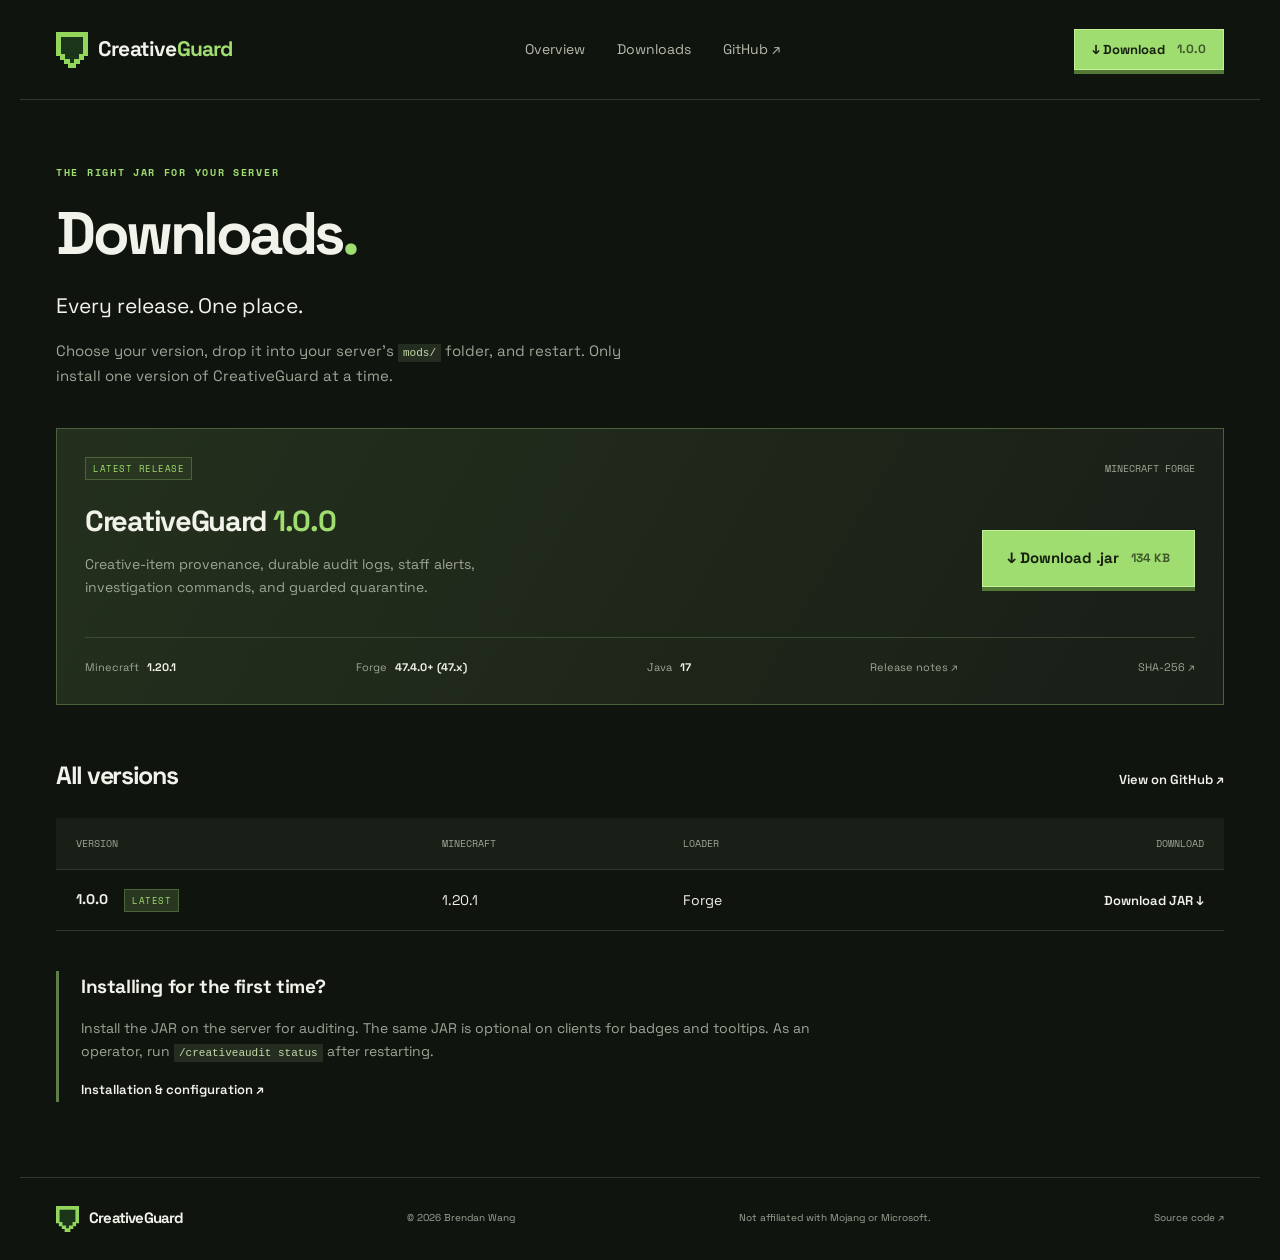
==== site/downloads.html @ efa65d3d "Host CreativeGuard website in public repository" ====
<!doctype html><html lang="en"><head><meta charset="UTF-8"><meta name="viewport" content="width=device-width,initial-scale=1"><meta name="theme-color" content="#10150f"><meta name="description" content="CreativeGuard is a Minecraft Forge mod that tracks Creative-origin items and gives your friend server an audit trail."><title>Downloads · CreativeGuard</title><link rel="icon" href="mark.svg" type="image/svg+xml"><link rel="stylesheet" href="style.css"></head><body><header><a class="brand" href="index.html"><img src="mark.svg" width="32" height="36" alt="">Creative<span>Guard</span></a><nav aria-label="Main navigation"><a href="index.html">Overview</a><a href="downloads.html">Downloads</a><a class="github" href="https://github.com/brendanwang/CreativeGuardMC">GitHub ↗</a></nav><a class="button small" href="https://github.com/brendanwang/CreativeGuardMC/releases/download/v1.0.0/creativeguard-1.0.0.jar">↓ Download <span>1.0.0</span></a></header><main class="downloads"><div class="eyebrow">THE RIGHT JAR FOR YOUR SERVER</div><h1>Downloads<span class="green">.</span></h1><p class="lead">Every release. One place.</p><p class="intro">Choose your version, drop it into your server’s <code>mods/</code> folder, and restart. Only install one version of CreativeGuard at a time.</p><section class="release"><div class="release-top"><span class="tag">LATEST RELEASE</span><span class="muted">MINECRAFT FORGE</span></div><div class="release-main"><div><h2>CreativeGuard <span class="green">1.0.0</span></h2><p>Creative-item provenance, durable audit logs, staff alerts,<br>investigation commands, and guarded quarantine.</p></div><a class="button" href="https://github.com/brendanwang/CreativeGuardMC/releases/download/v1.0.0/creativeguard-1.0.0.jar">↓ Download .jar <span>134 KB</span></a></div><div class="release-meta"><span>Minecraft <strong>1.20.1</strong></span><span>Forge <strong>47.4.0+ (47.x)</strong></span><span>Java <strong>17</strong></span><a href="https://github.com/brendanwang/CreativeGuardMC/releases/tag/v1.0.0">Release notes ↗</a><a href="https://github.com/brendanwang/CreativeGuardMC/releases/download/v1.0.0/creativeguard-1.0.0.jar.sha256">SHA-256 ↗</a></div></section><section class="archive"><div class="section-heading"><h2>All versions</h2><a class="text-link" href="https://github.com/brendanwang/CreativeGuardMC/releases">View on GitHub ↗</a></div><div class="table-wrap"><table><thead><tr><th>Version</th><th>Minecraft</th><th>Loader</th><th>Download</th></tr></thead><tbody><tr><td><strong>1.0.0</strong> <span class="tag">LATEST</span></td><td>1.20.1</td><td>Forge</td><td><a class="text-link" href="https://github.com/brendanwang/CreativeGuardMC/releases/download/v1.0.0/creativeguard-1.0.0.jar">Download JAR ↓</a></td></tr></tbody></table></div></section><section class="install-note"><h3>Installing for the first time?</h3><p>Install the JAR on the server for auditing. The same JAR is optional on clients for badges and tooltips. As an operator, run <code>/creativeaudit status</code> after restarting.</p><a class="text-link" href="https://github.com/brendanwang/CreativeGuardMC#install">Installation & configuration ↗</a></section></main><footer><a class="brand" href="index.html"><img src="mark.svg" width="23" height="26" alt="">CreativeGuard</a><span>© 2026 Brendan Wang</span><span>Not affiliated with Mojang or Microsoft.</span><a href="https://github.com/brendanwang/CreativeGuardMC">Source code ↗</a></footer></body></html>
---- site/style.css ----
@import url('https://fonts.googleapis.com/css2?family=Space+Grotesk:wght@400;500;600;700&family=Space+Mono:wght@400;700&display=swap');
:root{--bg:#10140f;--panel:#191e17;--line:#30382b;--green:#a0dd70;--text:#f1f2e9;--muted:#9ea595}*{box-sizing:border-box}body{margin:0;background:var(--bg);color:var(--text);font-family:'Space Grotesk',sans-serif;font-size:15px;line-height:1.65}a{color:inherit;text-decoration:none}a:hover{color:var(--green)}a:focus-visible{outline:3px solid var(--green);outline-offset:6px}header,main,footer{max-width:1240px;margin:auto}header{height:100px;display:flex;align-items:center;justify-content:space-between;gap:24px;padding:0 36px;border-bottom:1px solid var(--line)}.brand{display:flex;align-items:center;gap:10px;font-weight:700;font-size:21px;letter-spacing:-.8px}.brand span{color:var(--green);margin-left:-10px}nav{display:flex;gap:32px;color:#b5bbaa;font-size:14px}.button{display:inline-flex;justify-content:center;align-items:center;gap:12px;background:var(--green);color:#16200f;font-weight:700;padding:15px 24px;border:1px solid #c2f295;box-shadow:0 4px 0 #527a36;transition:transform .15s,background .15s}.button:hover{background:#b5ee88;color:#10180a;transform:translateY(-2px)}.button span{font-size:12px;opacity:.7}.small{font-size:13px;padding:9px 17px}.hero{display:grid;grid-template-columns:1.05fr 1fr;gap:48px;padding:78px 36px 65px;align-items:center}.eyebrow{font-family:'Space Mono',monospace;font-size:10px;letter-spacing:1.7px;font-weight:700;color:var(--green);margin-bottom:20px}.dot{display:inline-block;width:6px;height:6px;background:var(--green);margin-right:7px;box-shadow:0 0 12px #9ddd7044}h1{font-size:65px;line-height:1.08;letter-spacing:-3.5px;margin:0 0 24px;font-weight:700}h1 em{font-style:normal;color:var(--green)}.lead{font-size:21px;line-height:1.5;margin:0 0 17px}.intro{color:var(--muted);max-width:480px;font-size:15px;margin:0 0 30px}.actions{display:flex;gap:25px;align-items:center}.text-link{font-size:13px;font-weight:600}.text-link span{margin-left:10px}.compat{font-family:'Space Mono',monospace;font-size:9px;letter-spacing:.8px;color:var(--muted);margin-top:23px}.compat b{padding:0 8px;color:#57644e}.scene{position:relative;isolation:isolate;height:432px;background:radial-gradient(ellipse at 65% 15%,#344331 0,transparent 65%),#1a251c;border:1px solid #44513a;overflow:hidden;background-image:linear-gradient(#62754a09 1px,transparent 1px),linear-gradient(90deg,#62754a09 1px,transparent 1px),radial-gradient(ellipse at 60% 10%,#344331,#17221a);background-size:24px 24px,24px 24px,auto}.scene-label{position:absolute;left:22px;top:18px;font:9px 'Space Mono',monospace;letter-spacing:2px;color:#aaba9c}.moon{width:44px;height:44px;background:#c2d5a0;position:absolute;right:52px;top:55px;box-shadow:0 0 45px #c2d5a022}.mountain{position:absolute;bottom:45px;left:-10%;width:120%;height:170px;background:#344c2b;clip-path:polygon(0 45%,15% 45%,15% 30%,25% 30%,25% 50%,42% 50%,42% 70%,60% 70%,60% 35%,73% 35%,73% 15%,90% 15%,90% 40%,100% 40%,100% 100%,0 100%)}.mountain-back{bottom:75px;transform:scaleX(-1);background:#263929;height:215px}.inventory{position:absolute;z-index:2;top:107px;left:7%;width:86%;background:#20251d;border:3px solid #637153;box-shadow:7px 7px 0 #0c130bd9;transform:rotate(-3deg);padding:16px}.window-title{display:flex;justify-content:space-between;font:9px 'Space Mono',monospace;letter-spacing:1px;color:#ccd4bf;border-bottom:1px solid #45503b;padding-bottom:12px}.live{color:var(--green);font-size:8px}.player{display:flex;gap:10px;align-items:center;margin:15px 0}.avatar{background:#8b6645;border:3px solid #463627;color:#edc08f;font-size:28px;width:40px;height:40px;line-height:30px;text-align:center}.player strong{font-size:13px}.player small,.audit-line small{display:block;font-size:10px;color:var(--muted)}.tag{display:inline-block;color:var(--green);border:1px solid #4a6438;background:#293720;font:9px 'Space Mono',monospace;padding:4px 7px;letter-spacing:.5px}.player .tag{margin-left:auto;font-size:8px}.slots{display:grid;grid-template-columns:repeat(8,1fr);gap:4px}.slot{aspect-ratio:1;background:#12180f;border:2px solid #414a38;position:relative;display:flex;align-items:center;justify-content:center;font-size:27px;text-shadow:3px 3px #000}.slot small{position:absolute;right:2px;bottom:-2px;font:10px 'Space Mono',monospace;color:white}.diamond{color:#5cead7}.gold{color:#f5ca66}.sword{color:#becba9}.audit-line{border-top:1px solid #45503b;margin-top:15px;padding-top:12px;display:flex;align-items:center;gap:10px;font-size:10px}.audit-line>span{color:var(--green);font-size:20px}.check{margin-left:auto}.terrain{display:flex;position:absolute;bottom:0;height:63px;width:100%;background:#352e21;border-top:12px solid #587c37;box-shadow:0 -6px #739d4c}.terrain i{flex:1;border-right:1px solid #473b28;background:repeating-linear-gradient(0deg,transparent 0 15px,#483924 16px 20px);opacity:.55}.scene-bottom{position:absolute;bottom:17px;width:100%;text-align:center;font:8px 'Space Mono',monospace;letter-spacing:2px;color:#aaac8a}.strip{margin:0 36px;border-top:1px solid var(--line);border-bottom:1px solid var(--line);display:flex;justify-content:space-between;padding:21px 0;font-size:12px;color:#bdc4b4}.strip i{color:var(--green);font-style:normal;padding-right:9px}.features{padding:70px 36px 60px}.section-heading{display:flex;justify-content:space-between;align-items:end;gap:30px;margin-bottom:28px}h2{font-size:34px;line-height:1.2;letter-spacing:-1.3px;margin:0}.section-heading p{color:var(--muted);max-width:320px;font-size:14px;margin:0 0 4px}.cards{display:grid;grid-template-columns:repeat(3,1fr);gap:16px}.cards article{background:var(--panel);border:1px solid var(--line);padding:25px}.pixel-icon{color:var(--green);font-size:32px;height:60px}.number{color:#8f9e81;font:9px 'Space Mono',monospace;letter-spacing:1px}h3{font-size:19px;margin:12px 0 9px;letter-spacing:-.4px}.cards p{color:var(--muted);font-size:13px;margin:0}.note{font-size:11px;color:var(--muted);margin-top:19px}.setup{border-top:1px solid var(--line);display:grid;grid-template-columns:1fr 1.1fr;gap:80px;margin:0 36px;padding:60px 0}.setup p{color:var(--muted);font-size:14px;max-width:400px}.setup ol{list-style:none;padding:0;margin:0}.setup li{display:flex;gap:24px;padding:0 0 21px}.setup li>span{font:12px 'Space Mono',monospace;color:var(--green);padding-top:5px}.setup h3{margin:0}.setup li p{margin:5px 0 0}code{font-size:11px;background:#252d20;color:#c5daa9;padding:3px 5px}.cta{display:flex;justify-content:space-between;align-items:center;gap:30px;margin:0 36px 60px;padding:32px;background:#202d18;border:1px solid #435638}.cta .eyebrow{font-size:8px;margin-bottom:10px}.cta h2{font-size:27px}footer{display:flex;gap:25px;justify-content:space-between;align-items:center;border-top:1px solid var(--line);padding:28px 36px;color:var(--muted);font-size:10px}footer .brand{font-size:15px;color:var(--text)}.downloads{padding:65px 36px 75px;min-height:calc(100vh - 188px)}.downloads h1{font-size:60px}.green{color:var(--green)}.downloads .intro{max-width:610px}.release{margin:40px 0 55px;border:1px solid #4b613b;background:linear-gradient(120deg,#24301d,#191e17);padding:28px}.release-top,.release-main,.release-meta{display:flex;justify-content:space-between;align-items:center;gap:20px}.muted{font:10px 'Space Mono',monospace;color:var(--muted)}.release-main{margin:24px 0}.release-main h2{font-size:29px}.release-main p{color:var(--muted);font-size:14px}.release-meta{border-top:1px solid #3b4a30;padding-top:20px;font-size:11px;color:var(--muted);flex-wrap:wrap}.release-meta strong{color:var(--text);padding-left:5px}.archive h2{font-size:25px}.table-wrap{overflow:auto}table{border-collapse:collapse;width:100%;text-align:left;white-space:nowrap}th{font:10px 'Space Mono',monospace;color:var(--muted);text-transform:uppercase;background:var(--panel)}td,th{padding:18px 20px;border-bottom:1px solid var(--line)}td{font-size:14px}td .tag{margin-left:12px}td:last-child,th:last-child{text-align:right}.install-note{margin-top:40px;padding-left:22px;border-left:3px solid #607c48}.install-note p{color:var(--muted);font-size:14px;max-width:760px}
@media(min-width:1400px){.hero{padding-top:95px;padding-bottom:80px}}@media(max-width:1000px){h1{font-size:51px}.hero{gap:25px}.scene{height:400px}.slot{font-size:20px}.compat{font-size:8px}.actions{gap:15px}.button{padding:13px 18px}.inventory{left:4%;width:92%;padding:11px}.player .tag{font-size:7px}.setup{gap:40px}footer{flex-wrap:wrap}.release-main{align-items:start;flex-direction:column}}@media(max-width:720px){header{height:auto;padding:20px;flex-wrap:wrap;gap:18px}.brand{font-size:19px}header nav{order:3;width:100%;gap:25px;font-size:13px}.small{margin-left:auto}.small span{display:none}.hero{grid-template-columns:1fr;padding:45px 20px 35px;gap:38px}h1{font-size:54px}.scene{height:385px;max-width:500px;width:100%;margin:auto}.inventory{top:90px;left:7%;width:86%;padding:16px}.slot{font-size:26px}.strip{margin:0 20px;display:grid;grid-template-columns:1fr 1fr;gap:15px;font-size:10px}.features{padding:45px 20px}.section-heading{align-items:start;flex-direction:column;gap:20px}.cards{grid-template-columns:1fr}.cards article{padding:24px}.pixel-icon{float:right}.cards p{max-width:430px}h2{font-size:30px}.setup{grid-template-columns:1fr;margin:0 20px;padding:40px 0;gap:30px}.cta{margin:0 20px 40px;flex-direction:column;align-items:start;padding:25px}.cta h2{font-size:25px}footer{padding:25px 20px;gap:16px}footer .brand{width:100%}.downloads{padding:45px 20px}.downloads h1{font-size:48px}.release{padding:20px}.release-main h2{font-size:25px}.release-meta{justify-content:start}.release-top{gap:10px}.muted{font-size:8px}td,th{padding:15px 12px}td .tag{display:none}.archive .section-heading{gap:12px}.actions{flex-wrap:wrap}}
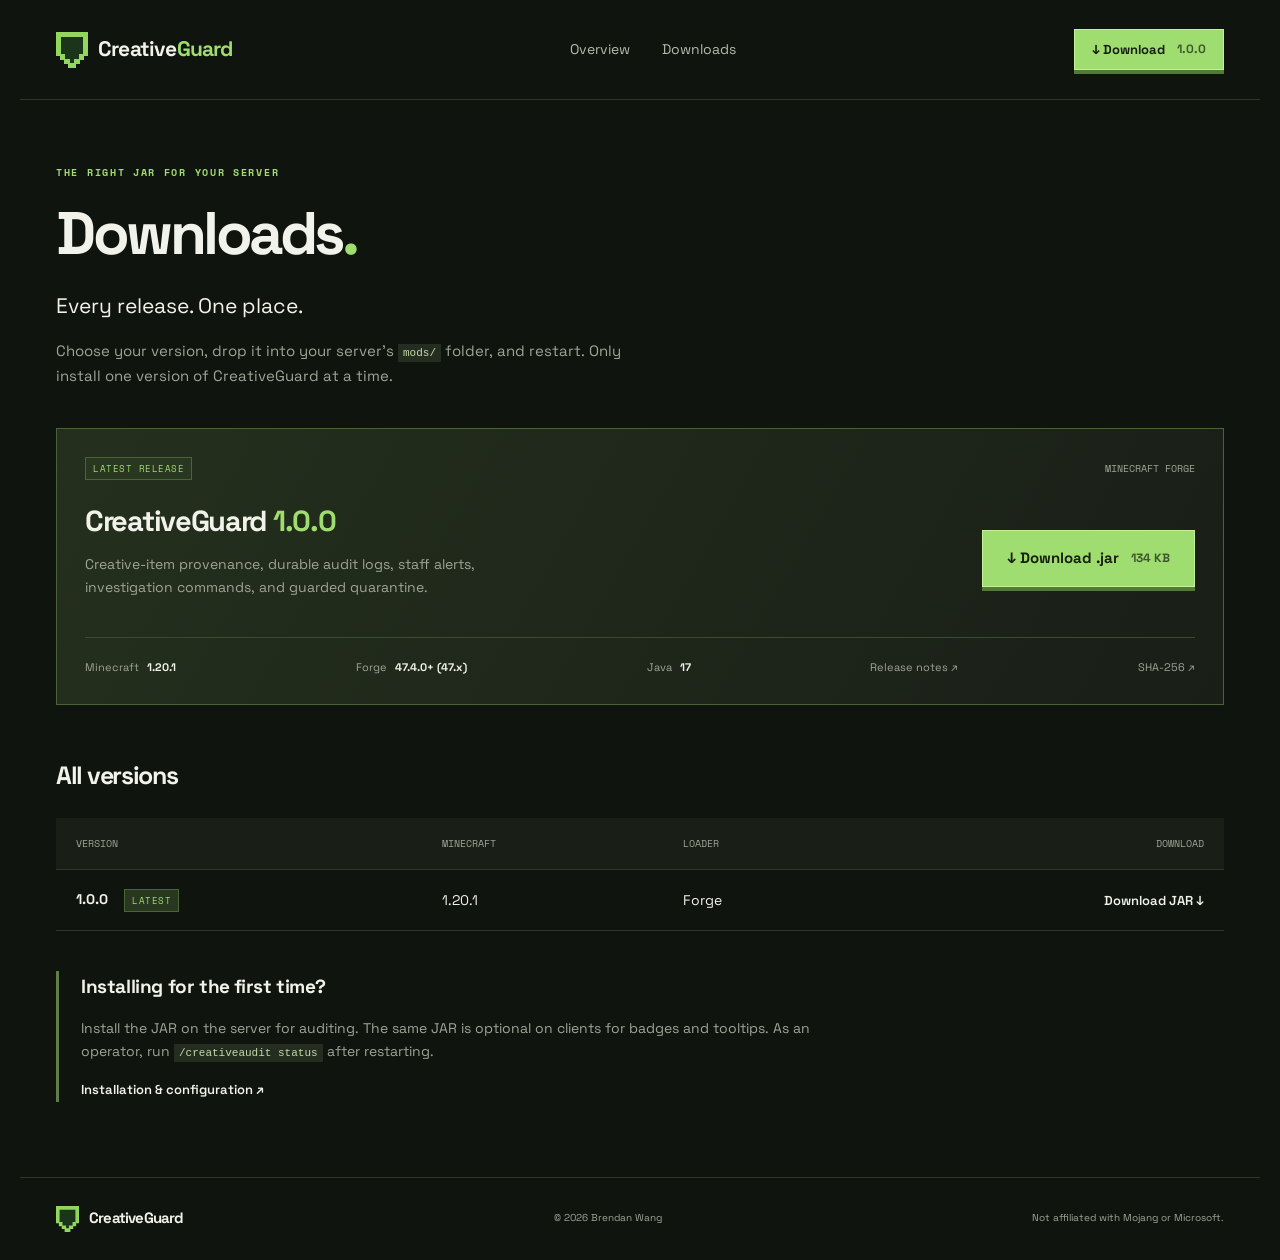
==== commit f7d2442a: "Remove source code references from website" ====
--- a/site/downloads.html
+++ b/site/downloads.html
@@ -1 +1 @@
-<!doctype html><html lang="en"><head><meta charset="UTF-8"><meta name="viewport" content="width=device-width,initial-scale=1"><meta name="theme-color" content="#10150f"><meta name="description" content="CreativeGuard is a Minecraft Forge mod that tracks Creative-origin items and gives your friend server an audit trail."><title>Downloads · CreativeGuard</title><link rel="icon" href="mark.svg" type="image/svg+xml"><link rel="stylesheet" href="style.css"></head><body><header><a class="brand" href="index.html"><img src="mark.svg" width="32" height="36" alt="">Creative<span>Guard</span></a><nav aria-label="Main navigation"><a href="index.html">Overview</a><a href="downloads.html">Downloads</a><a class="github" href="https://github.com/brendanwang/CreativeGuardMC">GitHub ↗</a></nav><a class="button small" href="https://github.com/brendanwang/CreativeGuardMC/releases/download/v1.0.0/creativeguard-1.0.0.jar">↓ Download <span>1.0.0</span></a></header><main class="downloads"><div class="eyebrow">THE RIGHT JAR FOR YOUR SERVER</div><h1>Downloads<span class="green">.</span></h1><p class="lead">Every release. One place.</p><p class="intro">Choose your version, drop it into your server’s <code>mods/</code> folder, and restart. Only install one version of CreativeGuard at a time.</p><section class="release"><div class="release-top"><span class="tag">LATEST RELEASE</span><span class="muted">MINECRAFT FORGE</span></div><div class="release-main"><div><h2>CreativeGuard <span class="green">1.0.0</span></h2><p>Creative-item provenance, durable audit logs, staff alerts,<br>investigation commands, and guarded quarantine.</p></div><a class="button" href="https://github.com/brendanwang/CreativeGuardMC/releases/download/v1.0.0/creativeguard-1.0.0.jar">↓ Download .jar <span>134 KB</span></a></div><div class="release-meta"><span>Minecraft <strong>1.20.1</strong></span><span>Forge <strong>47.4.0+ (47.x)</strong></span><span>Java <strong>17</strong></span><a href="https://github.com/brendanwang/CreativeGuardMC/releases/tag/v1.0.0">Release notes ↗</a><a href="https://github.com/brendanwang/CreativeGuardMC/releases/download/v1.0.0/creativeguard-1.0.0.jar.sha256">SHA-256 ↗</a></div></section><section class="archive"><div class="section-heading"><h2>All versions</h2><a class="text-link" href="https://github.com/brendanwang/CreativeGuardMC/releases">View on GitHub ↗</a></div><div class="table-wrap"><table><thead><tr><th>Version</th><th>Minecraft</th><th>Loader</th><th>Download</th></tr></thead><tbody><tr><td><strong>1.0.0</strong> <span class="tag">LATEST</span></td><td>1.20.1</td><td>Forge</td><td><a class="text-link" href="https://github.com/brendanwang/CreativeGuardMC/releases/download/v1.0.0/creativeguard-1.0.0.jar">Download JAR ↓</a></td></tr></tbody></table></div></section><section class="install-note"><h3>Installing for the first time?</h3><p>Install the JAR on the server for auditing. The same JAR is optional on clients for badges and tooltips. As an operator, run <code>/creativeaudit status</code> after restarting.</p><a class="text-link" href="https://github.com/brendanwang/CreativeGuardMC#install">Installation & configuration ↗</a></section></main><footer><a class="brand" href="index.html"><img src="mark.svg" width="23" height="26" alt="">CreativeGuard</a><span>© 2026 Brendan Wang</span><span>Not affiliated with Mojang or Microsoft.</span><a href="https://github.com/brendanwang/CreativeGuardMC">Source code ↗</a></footer></body></html>+<!doctype html><html lang="en"><head><meta charset="UTF-8"><meta name="viewport" content="width=device-width,initial-scale=1"><meta name="theme-color" content="#10150f"><meta name="description" content="CreativeGuard is a Minecraft Forge mod that tracks Creative-origin items and gives your friend server an audit trail."><title>Downloads · CreativeGuard</title><link rel="icon" href="mark.svg" type="image/svg+xml"><link rel="stylesheet" href="style.css"></head><body><header><a class="brand" href="index.html"><img src="mark.svg" width="32" height="36" alt="">Creative<span>Guard</span></a><nav aria-label="Main navigation"><a href="index.html">Overview</a><a href="downloads.html">Downloads</a></nav><a class="button small" href="https://github.com/brendanwang/CreativeGuardMC/releases/download/v1.0.0/creativeguard-1.0.0.jar">↓ Download <span>1.0.0</span></a></header><main class="downloads"><div class="eyebrow">THE RIGHT JAR FOR YOUR SERVER</div><h1>Downloads<span class="green">.</span></h1><p class="lead">Every release. One place.</p><p class="intro">Choose your version, drop it into your server’s <code>mods/</code> folder, and restart. Only install one version of CreativeGuard at a time.</p><section class="release"><div class="release-top"><span class="tag">LATEST RELEASE</span><span class="muted">MINECRAFT FORGE</span></div><div class="release-main"><div><h2>CreativeGuard <span class="green">1.0.0</span></h2><p>Creative-item provenance, durable audit logs, staff alerts,<br>investigation commands, and guarded quarantine.</p></div><a class="button" href="https://github.com/brendanwang/CreativeGuardMC/releases/download/v1.0.0/creativeguard-1.0.0.jar">↓ Download .jar <span>134 KB</span></a></div><div class="release-meta"><span>Minecraft <strong>1.20.1</strong></span><span>Forge <strong>47.4.0+ (47.x)</strong></span><span>Java <strong>17</strong></span><a href="https://github.com/brendanwang/CreativeGuardMC/releases/tag/v1.0.0">Release notes ↗</a><a href="https://github.com/brendanwang/CreativeGuardMC/releases/download/v1.0.0/creativeguard-1.0.0.jar.sha256">SHA-256 ↗</a></div></section><section class="archive"><div class="section-heading"><h2>All versions</h2></div><div class="table-wrap"><table><thead><tr><th>Version</th><th>Minecraft</th><th>Loader</th><th>Download</th></tr></thead><tbody><tr><td><strong>1.0.0</strong> <span class="tag">LATEST</span></td><td>1.20.1</td><td>Forge</td><td><a class="text-link" href="https://github.com/brendanwang/CreativeGuardMC/releases/download/v1.0.0/creativeguard-1.0.0.jar">Download JAR ↓</a></td></tr></tbody></table></div></section><section class="install-note"><h3>Installing for the first time?</h3><p>Install the JAR on the server for auditing. The same JAR is optional on clients for badges and tooltips. As an operator, run <code>/creativeaudit status</code> after restarting.</p><a class="text-link" href="https://github.com/brendanwang/CreativeGuardMC#install">Installation & configuration ↗</a></section></main><footer><a class="brand" href="index.html"><img src="mark.svg" width="23" height="26" alt="">CreativeGuard</a><span>© 2026 Brendan Wang</span><span>Not affiliated with Mojang or Microsoft.</span></footer></body></html>
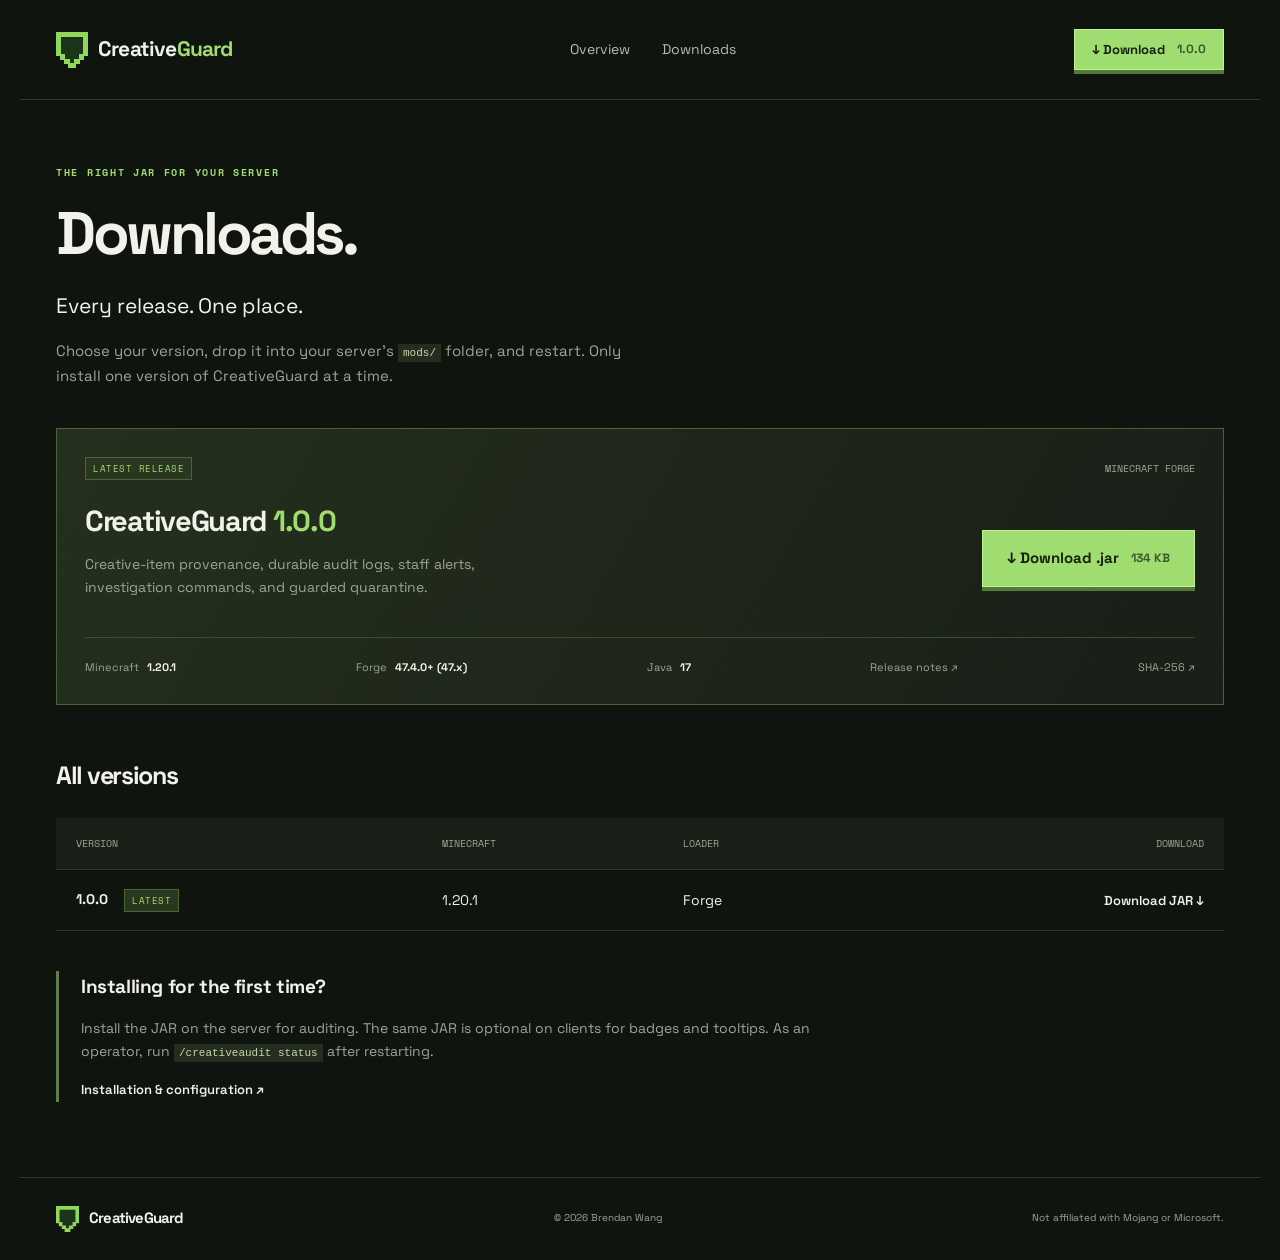
==== commit e3039a51: "Make downloads heading period white" ====
--- a/site/downloads.html
+++ b/site/downloads.html
@@ -1 +1 @@
-<!doctype html><html lang="en"><head><meta charset="UTF-8"><meta name="viewport" content="width=device-width,initial-scale=1"><meta name="theme-color" content="#10150f"><meta name="description" content="CreativeGuard is a Minecraft Forge mod that tracks Creative-origin items and gives your friend server an audit trail."><title>Downloads · CreativeGuard</title><link rel="icon" href="mark.svg" type="image/svg+xml"><link rel="stylesheet" href="style.css"></head><body><header><a class="brand" href="index.html"><img src="mark.svg" width="32" height="36" alt="">Creative<span>Guard</span></a><nav aria-label="Main navigation"><a href="index.html">Overview</a><a href="downloads.html">Downloads</a></nav><a class="button small" href="https://github.com/brendanwang/CreativeGuardMC/releases/download/v1.0.0/creativeguard-1.0.0.jar">↓ Download <span>1.0.0</span></a></header><main class="downloads"><div class="eyebrow">THE RIGHT JAR FOR YOUR SERVER</div><h1>Downloads<span class="green">.</span></h1><p class="lead">Every release. One place.</p><p class="intro">Choose your version, drop it into your server’s <code>mods/</code> folder, and restart. Only install one version of CreativeGuard at a time.</p><section class="release"><div class="release-top"><span class="tag">LATEST RELEASE</span><span class="muted">MINECRAFT FORGE</span></div><div class="release-main"><div><h2>CreativeGuard <span class="green">1.0.0</span></h2><p>Creative-item provenance, durable audit logs, staff alerts,<br>investigation commands, and guarded quarantine.</p></div><a class="button" href="https://github.com/brendanwang/CreativeGuardMC/releases/download/v1.0.0/creativeguard-1.0.0.jar">↓ Download .jar <span>134 KB</span></a></div><div class="release-meta"><span>Minecraft <strong>1.20.1</strong></span><span>Forge <strong>47.4.0+ (47.x)</strong></span><span>Java <strong>17</strong></span><a href="https://github.com/brendanwang/CreativeGuardMC/releases/tag/v1.0.0">Release notes ↗</a><a href="https://github.com/brendanwang/CreativeGuardMC/releases/download/v1.0.0/creativeguard-1.0.0.jar.sha256">SHA-256 ↗</a></div></section><section class="archive"><div class="section-heading"><h2>All versions</h2></div><div class="table-wrap"><table><thead><tr><th>Version</th><th>Minecraft</th><th>Loader</th><th>Download</th></tr></thead><tbody><tr><td><strong>1.0.0</strong> <span class="tag">LATEST</span></td><td>1.20.1</td><td>Forge</td><td><a class="text-link" href="https://github.com/brendanwang/CreativeGuardMC/releases/download/v1.0.0/creativeguard-1.0.0.jar">Download JAR ↓</a></td></tr></tbody></table></div></section><section class="install-note"><h3>Installing for the first time?</h3><p>Install the JAR on the server for auditing. The same JAR is optional on clients for badges and tooltips. As an operator, run <code>/creativeaudit status</code> after restarting.</p><a class="text-link" href="https://github.com/brendanwang/CreativeGuardMC#install">Installation & configuration ↗</a></section></main><footer><a class="brand" href="index.html"><img src="mark.svg" width="23" height="26" alt="">CreativeGuard</a><span>© 2026 Brendan Wang</span><span>Not affiliated with Mojang or Microsoft.</span></footer></body></html>+<!doctype html><html lang="en"><head><meta charset="UTF-8"><meta name="viewport" content="width=device-width,initial-scale=1"><meta name="theme-color" content="#10150f"><meta name="description" content="CreativeGuard is a Minecraft Forge mod that tracks Creative-origin items and gives your friend server an audit trail."><title>Downloads · CreativeGuard</title><link rel="icon" href="mark.svg" type="image/svg+xml"><link rel="stylesheet" href="style.css"></head><body><header><a class="brand" href="index.html"><img src="mark.svg" width="32" height="36" alt="">Creative<span>Guard</span></a><nav aria-label="Main navigation"><a href="index.html">Overview</a><a href="downloads.html">Downloads</a></nav><a class="button small" href="https://github.com/brendanwang/CreativeGuardMC/releases/download/v1.0.0/creativeguard-1.0.0.jar">↓ Download <span>1.0.0</span></a></header><main class="downloads"><div class="eyebrow">THE RIGHT JAR FOR YOUR SERVER</div><h1>Downloads.</h1><p class="lead">Every release. One place.</p><p class="intro">Choose your version, drop it into your server’s <code>mods/</code> folder, and restart. Only install one version of CreativeGuard at a time.</p><section class="release"><div class="release-top"><span class="tag">LATEST RELEASE</span><span class="muted">MINECRAFT FORGE</span></div><div class="release-main"><div><h2>CreativeGuard <span class="green">1.0.0</span></h2><p>Creative-item provenance, durable audit logs, staff alerts,<br>investigation commands, and guarded quarantine.</p></div><a class="button" href="https://github.com/brendanwang/CreativeGuardMC/releases/download/v1.0.0/creativeguard-1.0.0.jar">↓ Download .jar <span>134 KB</span></a></div><div class="release-meta"><span>Minecraft <strong>1.20.1</strong></span><span>Forge <strong>47.4.0+ (47.x)</strong></span><span>Java <strong>17</strong></span><a href="https://github.com/brendanwang/CreativeGuardMC/releases/tag/v1.0.0">Release notes ↗</a><a href="https://github.com/brendanwang/CreativeGuardMC/releases/download/v1.0.0/creativeguard-1.0.0.jar.sha256">SHA-256 ↗</a></div></section><section class="archive"><div class="section-heading"><h2>All versions</h2></div><div class="table-wrap"><table><thead><tr><th>Version</th><th>Minecraft</th><th>Loader</th><th>Download</th></tr></thead><tbody><tr><td><strong>1.0.0</strong> <span class="tag">LATEST</span></td><td>1.20.1</td><td>Forge</td><td><a class="text-link" href="https://github.com/brendanwang/CreativeGuardMC/releases/download/v1.0.0/creativeguard-1.0.0.jar">Download JAR ↓</a></td></tr></tbody></table></div></section><section class="install-note"><h3>Installing for the first time?</h3><p>Install the JAR on the server for auditing. The same JAR is optional on clients for badges and tooltips. As an operator, run <code>/creativeaudit status</code> after restarting.</p><a class="text-link" href="https://github.com/brendanwang/CreativeGuardMC#install">Installation & configuration ↗</a></section></main><footer><a class="brand" href="index.html"><img src="mark.svg" width="23" height="26" alt="">CreativeGuard</a><span>© 2026 Brendan Wang</span><span>Not affiliated with Mojang or Microsoft.</span></footer></body></html>
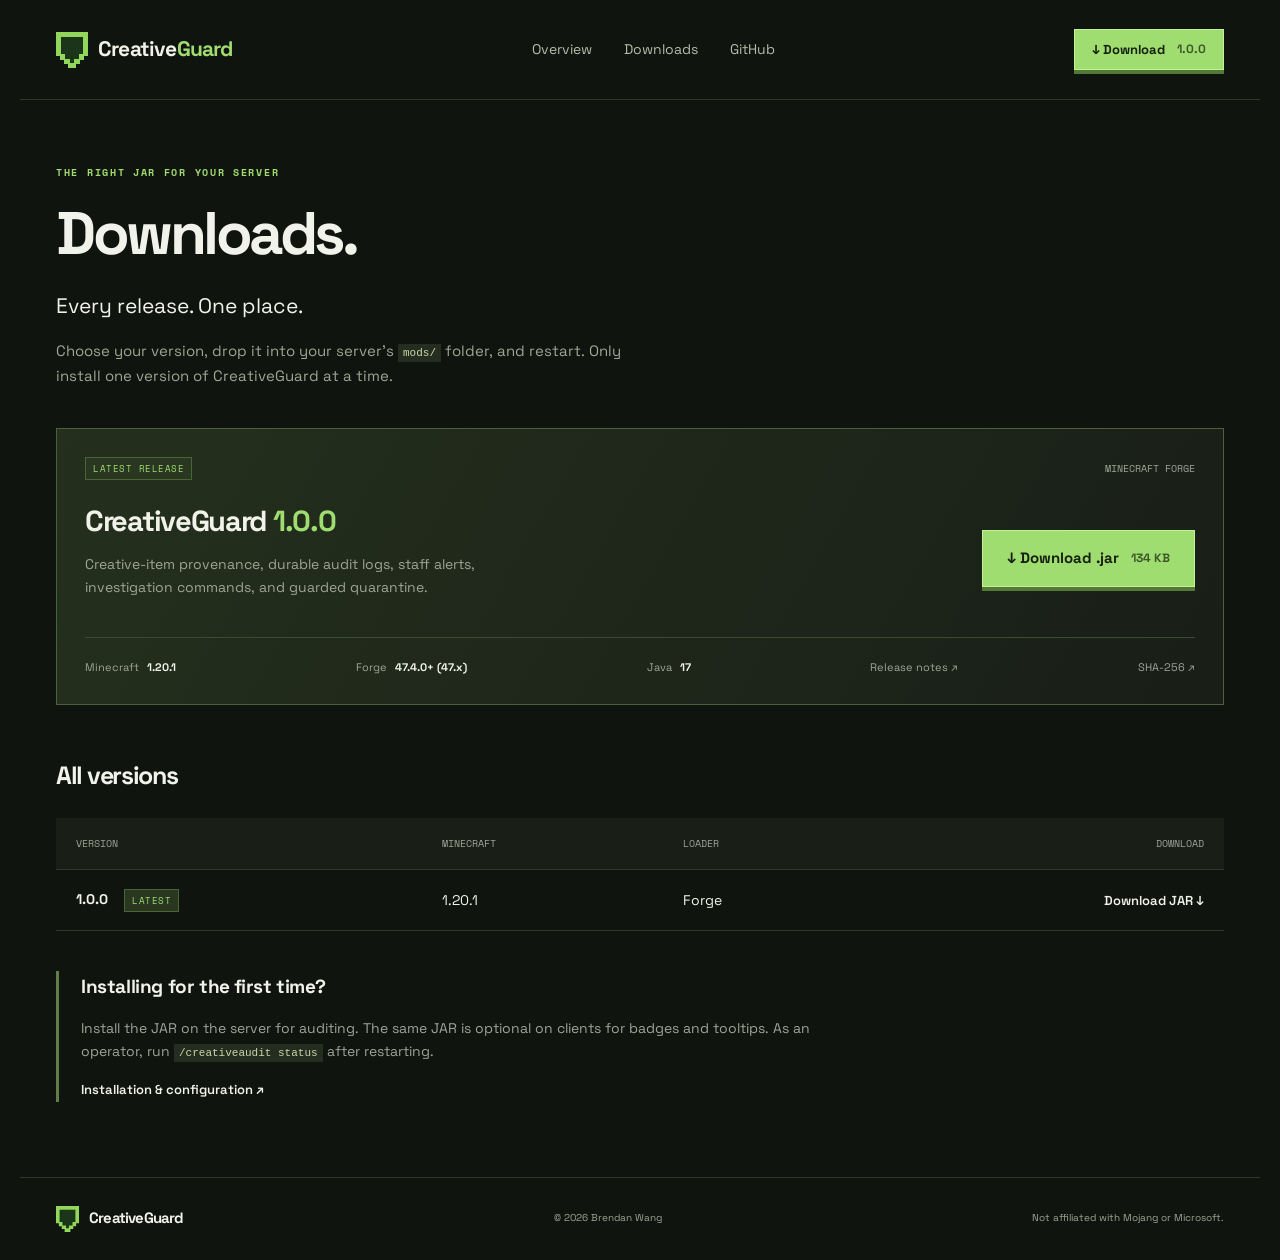
==== commit aa320ea0: "Add GitHub navigation link" ====
--- a/site/downloads.html
+++ b/site/downloads.html
@@ -1 +1 @@
-<!doctype html><html lang="en"><head><meta charset="UTF-8"><meta name="viewport" content="width=device-width,initial-scale=1"><meta name="theme-color" content="#10150f"><meta name="description" content="CreativeGuard is a Minecraft Forge mod that tracks Creative-origin items and gives your friend server an audit trail."><title>Downloads · CreativeGuard</title><link rel="icon" href="mark.svg" type="image/svg+xml"><link rel="stylesheet" href="style.css"></head><body><header><a class="brand" href="index.html"><img src="mark.svg" width="32" height="36" alt="">Creative<span>Guard</span></a><nav aria-label="Main navigation"><a href="index.html">Overview</a><a href="downloads.html">Downloads</a></nav><a class="button small" href="https://github.com/brendanwang/CreativeGuardMC/releases/download/v1.0.0/creativeguard-1.0.0.jar">↓ Download <span>1.0.0</span></a></header><main class="downloads"><div class="eyebrow">THE RIGHT JAR FOR YOUR SERVER</div><h1>Downloads.</h1><p class="lead">Every release. One place.</p><p class="intro">Choose your version, drop it into your server’s <code>mods/</code> folder, and restart. Only install one version of CreativeGuard at a time.</p><section class="release"><div class="release-top"><span class="tag">LATEST RELEASE</span><span class="muted">MINECRAFT FORGE</span></div><div class="release-main"><div><h2>CreativeGuard <span class="green">1.0.0</span></h2><p>Creative-item provenance, durable audit logs, staff alerts,<br>investigation commands, and guarded quarantine.</p></div><a class="button" href="https://github.com/brendanwang/CreativeGuardMC/releases/download/v1.0.0/creativeguard-1.0.0.jar">↓ Download .jar <span>134 KB</span></a></div><div class="release-meta"><span>Minecraft <strong>1.20.1</strong></span><span>Forge <strong>47.4.0+ (47.x)</strong></span><span>Java <strong>17</strong></span><a href="https://github.com/brendanwang/CreativeGuardMC/releases/tag/v1.0.0">Release notes ↗</a><a href="https://github.com/brendanwang/CreativeGuardMC/releases/download/v1.0.0/creativeguard-1.0.0.jar.sha256">SHA-256 ↗</a></div></section><section class="archive"><div class="section-heading"><h2>All versions</h2></div><div class="table-wrap"><table><thead><tr><th>Version</th><th>Minecraft</th><th>Loader</th><th>Download</th></tr></thead><tbody><tr><td><strong>1.0.0</strong> <span class="tag">LATEST</span></td><td>1.20.1</td><td>Forge</td><td><a class="text-link" href="https://github.com/brendanwang/CreativeGuardMC/releases/download/v1.0.0/creativeguard-1.0.0.jar">Download JAR ↓</a></td></tr></tbody></table></div></section><section class="install-note"><h3>Installing for the first time?</h3><p>Install the JAR on the server for auditing. The same JAR is optional on clients for badges and tooltips. As an operator, run <code>/creativeaudit status</code> after restarting.</p><a class="text-link" href="https://github.com/brendanwang/CreativeGuardMC#install">Installation & configuration ↗</a></section></main><footer><a class="brand" href="index.html"><img src="mark.svg" width="23" height="26" alt="">CreativeGuard</a><span>© 2026 Brendan Wang</span><span>Not affiliated with Mojang or Microsoft.</span></footer></body></html>+<!doctype html><html lang="en"><head><meta charset="UTF-8"><meta name="viewport" content="width=device-width,initial-scale=1"><meta name="theme-color" content="#10150f"><meta name="description" content="CreativeGuard is a Minecraft Forge mod that tracks Creative-origin items and gives your friend server an audit trail."><title>Downloads · CreativeGuard</title><link rel="icon" href="mark.svg" type="image/svg+xml"><link rel="stylesheet" href="style.css"></head><body><header><a class="brand" href="index.html"><img src="mark.svg" width="32" height="36" alt="">Creative<span>Guard</span></a><nav aria-label="Main navigation"><a href="index.html">Overview</a><a href="downloads.html">Downloads</a><a class="github" href="https://github.com/brendanwang/CreativeGuardMC">GitHub</a></nav><a class="button small" href="https://github.com/brendanwang/CreativeGuardMC/releases/download/v1.0.0/creativeguard-1.0.0.jar">↓ Download <span>1.0.0</span></a></header><main class="downloads"><div class="eyebrow">THE RIGHT JAR FOR YOUR SERVER</div><h1>Downloads.</h1><p class="lead">Every release. One place.</p><p class="intro">Choose your version, drop it into your server’s <code>mods/</code> folder, and restart. Only install one version of CreativeGuard at a time.</p><section class="release"><div class="release-top"><span class="tag">LATEST RELEASE</span><span class="muted">MINECRAFT FORGE</span></div><div class="release-main"><div><h2>CreativeGuard <span class="green">1.0.0</span></h2><p>Creative-item provenance, durable audit logs, staff alerts,<br>investigation commands, and guarded quarantine.</p></div><a class="button" href="https://github.com/brendanwang/CreativeGuardMC/releases/download/v1.0.0/creativeguard-1.0.0.jar">↓ Download .jar <span>134 KB</span></a></div><div class="release-meta"><span>Minecraft <strong>1.20.1</strong></span><span>Forge <strong>47.4.0+ (47.x)</strong></span><span>Java <strong>17</strong></span><a href="https://github.com/brendanwang/CreativeGuardMC/releases/tag/v1.0.0">Release notes ↗</a><a href="https://github.com/brendanwang/CreativeGuardMC/releases/download/v1.0.0/creativeguard-1.0.0.jar.sha256">SHA-256 ↗</a></div></section><section class="archive"><div class="section-heading"><h2>All versions</h2></div><div class="table-wrap"><table><thead><tr><th>Version</th><th>Minecraft</th><th>Loader</th><th>Download</th></tr></thead><tbody><tr><td><strong>1.0.0</strong> <span class="tag">LATEST</span></td><td>1.20.1</td><td>Forge</td><td><a class="text-link" href="https://github.com/brendanwang/CreativeGuardMC/releases/download/v1.0.0/creativeguard-1.0.0.jar">Download JAR ↓</a></td></tr></tbody></table></div></section><section class="install-note"><h3>Installing for the first time?</h3><p>Install the JAR on the server for auditing. The same JAR is optional on clients for badges and tooltips. As an operator, run <code>/creativeaudit status</code> after restarting.</p><a class="text-link" href="https://github.com/brendanwang/CreativeGuardMC#install">Installation & configuration ↗</a></section></main><footer><a class="brand" href="index.html"><img src="mark.svg" width="23" height="26" alt="">CreativeGuard</a><span>© 2026 Brendan Wang</span><span>Not affiliated with Mojang or Microsoft.</span></footer></body></html>
